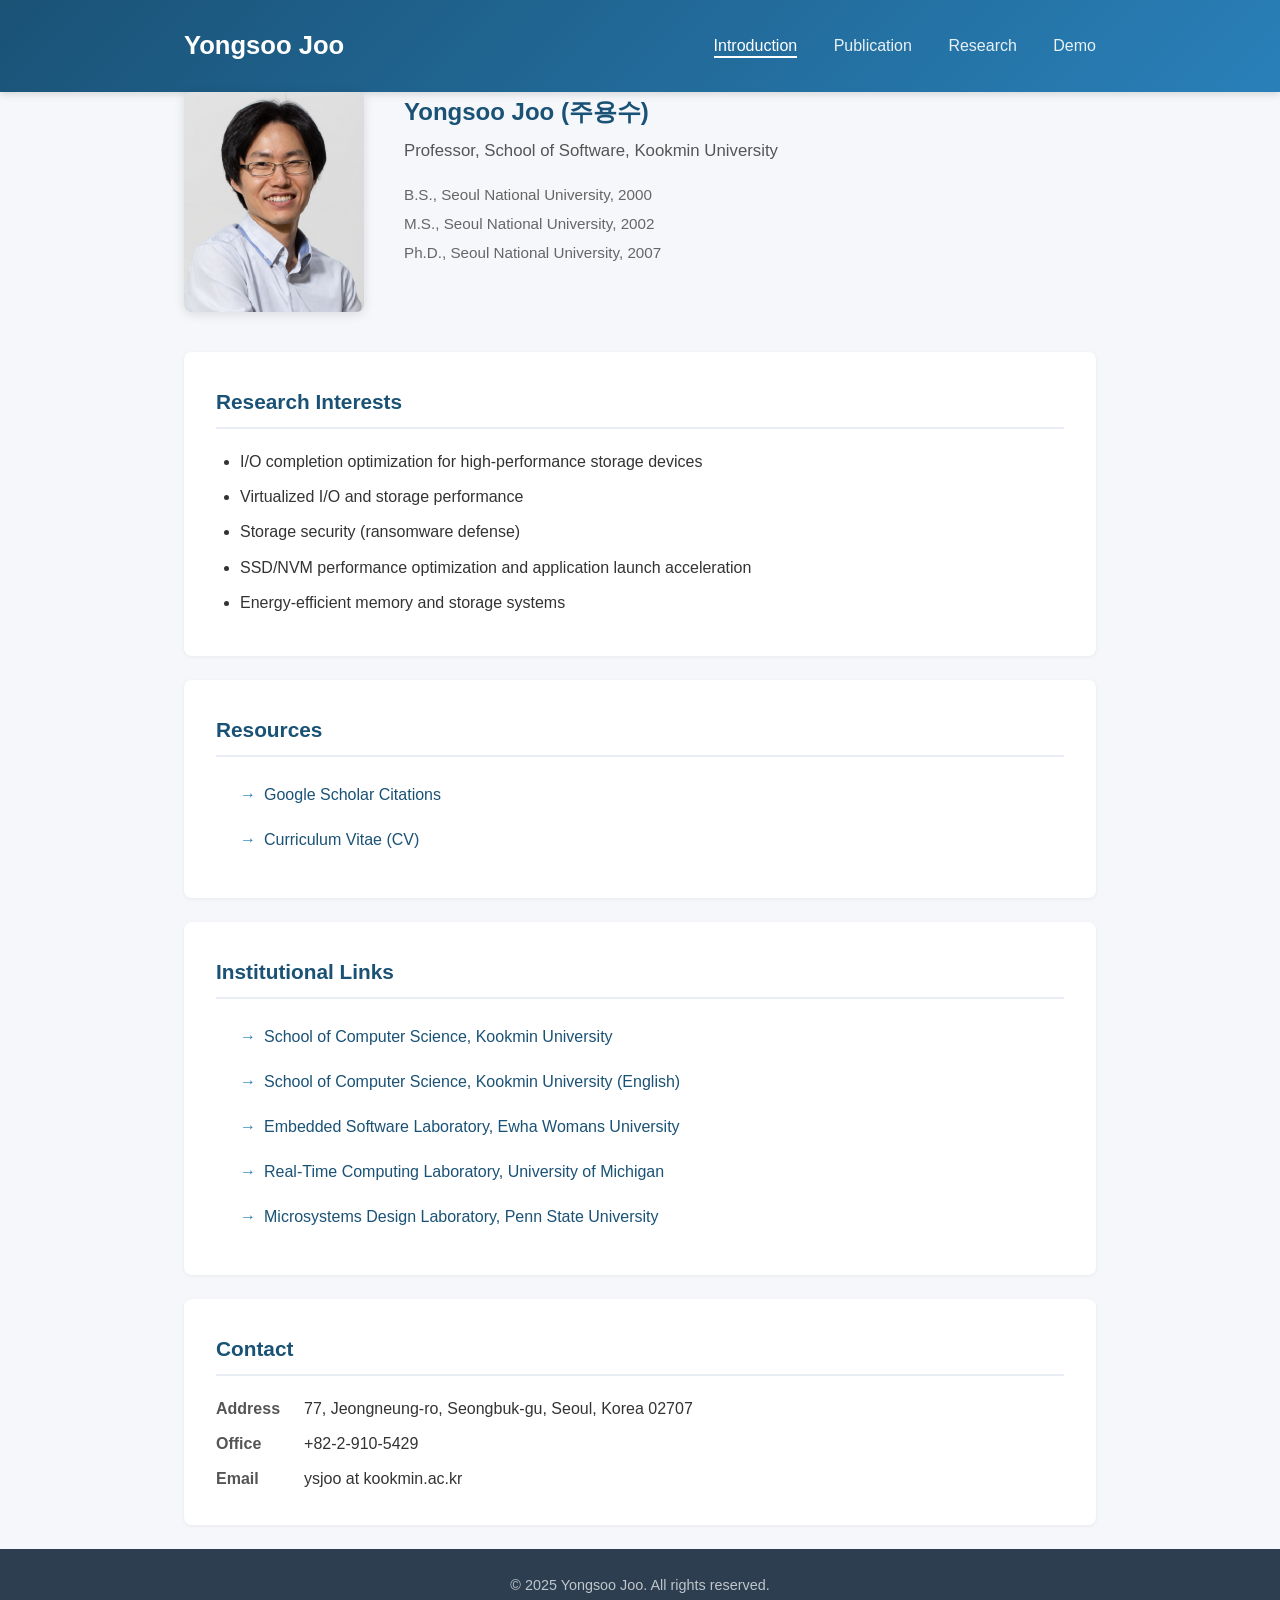
==== index.html @ 6589fdd4 "Initial commit: personal academic homepage for GitHub Pages" ====
<!DOCTYPE html>
<html lang="en">
<head>
  <meta charset="UTF-8">
  <meta name="viewport" content="width=device-width, initial-scale=1.0">
  <title>Yongsoo Joo - Kookmin University</title>
  <link rel="stylesheet" href="css/style.css">
</head>
<body>

<header>
  <div class="container">
    <h1>Yongsoo Joo</h1>
    <nav>
      <a href="index.html" class="active">Introduction</a>
      <a href="publication.html">Publication</a>
      <a href="research.html">Research</a>
      <a href="demo.html">Demo</a>
    </nav>
  </div>
</header>

<main class="container">

  <div class="profile">
    <img class="profile-photo" src="img/profile.jpg" alt="Yongsoo Joo">
    <div class="profile-info">
      <h2>Yongsoo Joo (주용수)</h2>
      <p class="title">Professor, School of Software, Kookmin University</p>
      <p class="education">B.S., Seoul National University, 2000</p>
      <p class="education">M.S., Seoul National University, 2002</p>
      <p class="education">Ph.D., Seoul National University, 2007</p>
    </div>
  </div>

  <section>
    <h2>Research Interests</h2>
    <ul>
      <li>I/O completion optimization for high-performance storage devices</li>
      <li>Virtualized I/O and storage performance</li>
      <li>Storage security (ransomware defense)</li>
      <li>SSD/NVM performance optimization and application launch acceleration</li>
      <li>Energy-efficient memory and storage systems</li>
    </ul>
  </section>

  <section>
    <h2>Resources</h2>
    <ul class="links-list">
      <li><a href="https://scholar.google.com/citations?hl=en&user=xazWDIUAAAAJ" target="_blank">Google Scholar Citations</a></li>
      <li><a href="ysjoo_CV.pdf" target="_blank">Curriculum Vitae (CV)</a></li>
    </ul>
  </section>

  <section>
    <h2>Institutional Links</h2>
    <ul class="links-list">
      <li><a href="https://cs.kookmin.ac.kr/" target="_blank">School of Computer Science, Kookmin University</a></li>
      <li><a href="https://cs.kookmin.ac.kr/en/" target="_blank">School of Computer Science, Kookmin University (English)</a></li>
      <li><a href="https://eslab.ewha.ac.kr/" target="_blank">Embedded Software Laboratory, Ewha Womans University</a></li>
      <li><a href="http://rtcl.eecs.umich.edu/" target="_blank">Real-Time Computing Laboratory, University of Michigan</a></li>
      <li><a href="http://mdl.cse.psu.edu/" target="_blank">Microsystems Design Laboratory, Penn State University</a></li>
    </ul>
  </section>

  <section>
    <h2>Contact</h2>
    <dl class="contact-grid">
      <dt>Address</dt>
      <dd>77, Jeongneung-ro, Seongbuk-gu, Seoul, Korea 02707</dd>
      <dt>Office</dt>
      <dd>+82-2-910-5429</dd>
      <dt>Email</dt>
      <dd>ysjoo at kookmin.ac.kr</dd>
    </dl>
  </section>

</main>

<footer>
  <div class="container">
    &copy; 2025 Yongsoo Joo. All rights reserved.
  </div>
</footer>

</body>
</html>
---- css/style.css ----
/* Reset & Base */
* { margin: 0; padding: 0; box-sizing: border-box; }

body {
  font-family: 'Segoe UI', Tahoma, Geneva, Verdana, sans-serif;
  line-height: 1.7;
  color: #333;
  background: #f5f7fa;
}

a { color: #1a5276; text-decoration: none; }
a:hover { color: #2980b9; text-decoration: underline; }

/* Header */
header {
  background: linear-gradient(135deg, #1a5276, #2980b9);
  color: #fff;
  padding: 1.5rem 0;
  box-shadow: 0 2px 8px rgba(0,0,0,0.15);
}

header .container {
  display: flex;
  justify-content: space-between;
  align-items: center;
}

header h1 {
  font-size: 1.6rem;
  font-weight: 600;
}

nav a {
  color: rgba(255,255,255,0.9);
  margin-left: 2rem;
  font-size: 1rem;
  font-weight: 500;
  padding-bottom: 2px;
  border-bottom: 2px solid transparent;
  transition: border-color 0.2s;
}

nav a:hover, nav a.active {
  color: #fff;
  text-decoration: none;
  border-bottom-color: #fff;
}

/* Layout */
.container {
  max-width: 960px;
  margin: 0 auto;
  padding: 0 1.5rem;
}

main {
  padding: 2.5rem 0 3rem;
}

/* Profile Section */
.profile {
  display: flex;
  gap: 2.5rem;
  align-items: flex-start;
  margin-bottom: 2.5rem;
}

.profile-photo {
  width: 180px;
  height: 220px;
  object-fit: cover;
  border-radius: 8px;
  box-shadow: 0 2px 12px rgba(0,0,0,0.12);
  flex-shrink: 0;
  background: #ddd;
}

.profile-info h2 {
  font-size: 1.5rem;
  color: #1a5276;
  margin-bottom: 0.3rem;
}

.profile-info .title {
  font-size: 1.05rem;
  color: #555;
  margin-bottom: 1rem;
}

.profile-info .education {
  font-size: 0.95rem;
  color: #666;
  margin-bottom: 0.2rem;
}

/* Section */
section {
  background: #fff;
  border-radius: 8px;
  padding: 2rem;
  margin-bottom: 1.5rem;
  box-shadow: 0 1px 4px rgba(0,0,0,0.06);
}

section h2 {
  font-size: 1.3rem;
  color: #1a5276;
  border-bottom: 2px solid #e8eef3;
  padding-bottom: 0.5rem;
  margin-bottom: 1.2rem;
}

section h3 {
  font-size: 1.1rem;
  color: #2c3e50;
  margin: 1.5rem 0 0.8rem;
}

section ul {
  padding-left: 1.5rem;
}

section ul li {
  margin-bottom: 0.5rem;
}

/* Contact */
.contact-grid {
  display: grid;
  grid-template-columns: auto 1fr;
  gap: 0.5rem 1.5rem;
}

.contact-grid dt {
  font-weight: 600;
  color: #555;
}

.contact-grid dd {
  color: #333;
}

/* Links list */
.links-list li {
  list-style: none;
  padding: 0.3rem 0;
}

.links-list li::before {
  content: "\2192";
  margin-right: 0.5rem;
  color: #2980b9;
}

/* Publication list */
.pub-list {
  list-style: none;
  padding-left: 0;
  counter-reset: pub;
}

.pub-list li {
  padding: 0.8rem 0;
  border-bottom: 1px solid #f0f0f0;
  padding-left: 2.5rem;
  position: relative;
}

.pub-list li::before {
  counter-increment: pub;
  content: "[" counter(pub) "]";
  position: absolute;
  left: 0;
  color: #1a5276;
  font-weight: 600;
  font-size: 0.9rem;
}

.pub-list .pub-title {
  font-weight: 600;
  color: #2c3e50;
}

.pub-list .pub-venue {
  font-style: italic;
  color: #666;
}

.pub-list .pub-year {
  display: inline-block;
  background: #e8eef3;
  color: #1a5276;
  padding: 0.1rem 0.5rem;
  border-radius: 3px;
  font-size: 0.85rem;
  font-weight: 600;
  margin-left: 0.3rem;
}

/* Research cards */
.research-card {
  background: #fff;
  border-radius: 8px;
  padding: 2rem;
  margin-bottom: 1.5rem;
  box-shadow: 0 1px 4px rgba(0,0,0,0.06);
}

.research-card h3 {
  font-size: 1.15rem;
  color: #1a5276;
  margin-bottom: 0.8rem;
}

.research-card p {
  margin-bottom: 0.6rem;
}

.research-highlight {
  background: #e8f6e8;
  border-left: 3px solid #27ae60;
  padding: 0.5rem 1rem;
  margin: 0.8rem 0;
  border-radius: 0 4px 4px 0;
  font-weight: 500;
  color: #1e7e34;
}

/* Research paper links */
.research-card .paper-links {
  margin-top: 0.8rem;
  padding: 0;
  list-style: none;
  font-size: 0.9rem;
}

.research-card .paper-links li {
  display: inline-block;
  margin-right: 1rem;
  margin-bottom: 0.3rem;
}

.research-card .paper-links a {
  color: #1a5276;
  border-bottom: 1px dashed #aaa;
  padding-bottom: 1px;
}

.research-card .paper-links a:hover {
  color: #2980b9;
  border-bottom-style: solid;
  text-decoration: none;
}

/* Research period */
.research-period {
  font-size: 1.2rem;
  color: #1a5276;
  margin: 2rem 0 1rem;
  padding-bottom: 0.4rem;
  border-bottom: 2px solid #e8eef3;
}

.research-period:first-child {
  margin-top: 0;
}

.research-period .period-years {
  font-size: 0.9rem;
  color: #888;
  font-weight: 400;
  margin-left: 0.5rem;
}

/* Footer */
footer {
  background: #2c3e50;
  color: rgba(255,255,255,0.7);
  text-align: center;
  padding: 1.5rem 0;
  font-size: 0.9rem;
}

/* View toggle */
.view-toggle {
  display: flex;
  gap: 0.5rem;
  margin-bottom: 1.5rem;
}

.view-toggle button {
  padding: 0.5rem 1.2rem;
  border: 2px solid #1a5276;
  background: #fff;
  color: #1a5276;
  border-radius: 5px;
  cursor: pointer;
  font-size: 0.9rem;
  font-weight: 600;
  transition: all 0.2s;
}

.view-toggle button.active {
  background: #1a5276;
  color: #fff;
}

.view-toggle button:hover:not(.active) {
  background: #e8eef3;
}

.year-heading {
  font-size: 1.2rem;
  color: #1a5276;
  border-bottom: 2px solid #e8eef3;
  padding-bottom: 0.4rem;
  margin: 1.5rem 0 0.8rem;
}

.year-heading:first-child {
  margin-top: 0;
}

.pub-type-tag {
  display: inline-block;
  font-size: 0.75rem;
  font-weight: 600;
  padding: 0.1rem 0.4rem;
  border-radius: 3px;
  margin-left: 0.4rem;
  vertical-align: middle;
}

.pub-type-tag.conf { background: #dbeafe; color: #1e40af; }
.pub-type-tag.journal { background: #fef3c7; color: #92400e; }
.pub-type-tag.patent { background: #ede9fe; color: #5b21b6; }

#chrono-view { display: none; }
#chrono-view section { margin-bottom: 0; box-shadow: none; padding: 1.5rem 2rem; }
#chrono-view section:last-child { border-radius: 0 0 8px 8px; }
#chrono-view section:first-child { border-radius: 8px 8px 0 0; }
#chrono-view-wrapper {
  background: #fff;
  border-radius: 8px;
  box-shadow: 0 1px 4px rgba(0,0,0,0.06);
  overflow: hidden;
}

/* Responsive */
@media (max-width: 768px) {
  .profile { flex-direction: column; align-items: center; text-align: center; }
  .profile-photo { width: 150px; height: 180px; }
  header .container { flex-direction: column; gap: 1rem; }
  nav a { margin: 0 0.8rem; }
  .contact-grid { grid-template-columns: 1fr; }
}
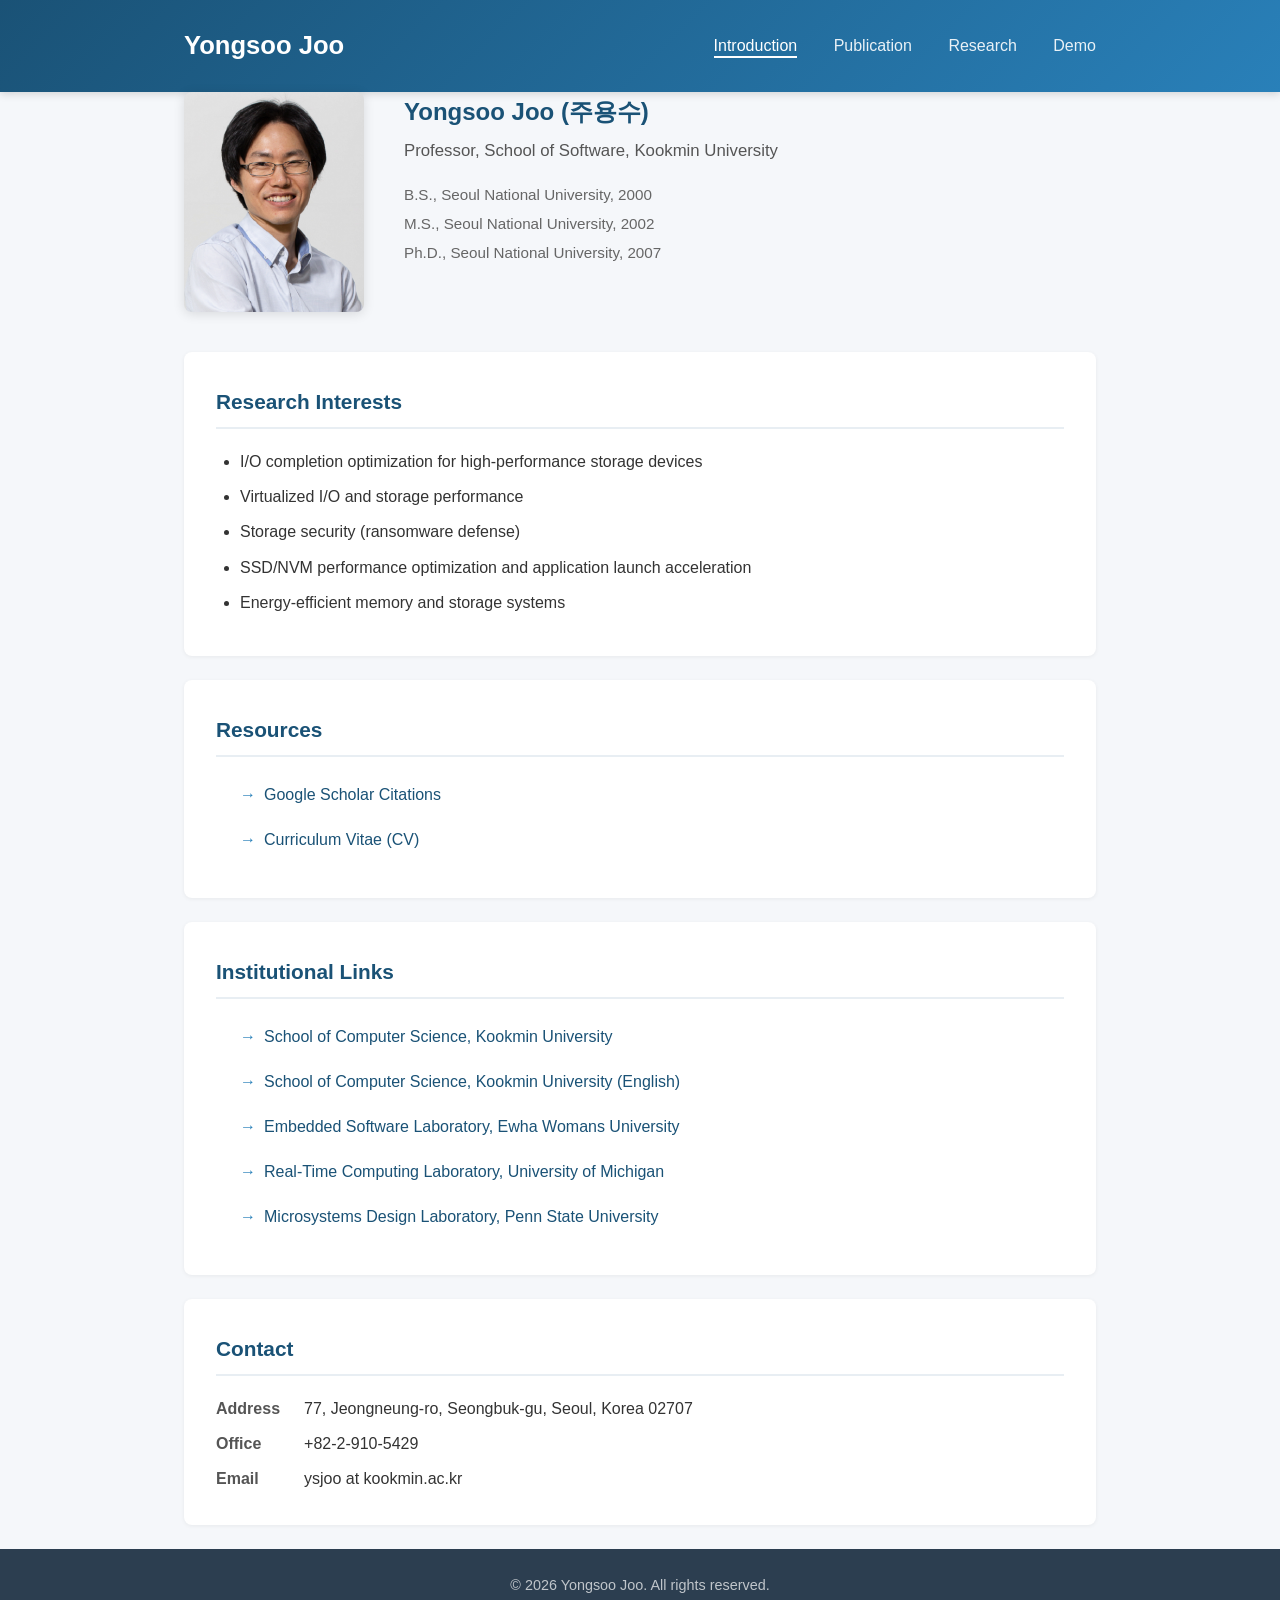
==== commit ddd40feb: "Fix review issues: copyright year, duplicate entry, security attrs, HTTPS links - Update footer copy" ====
--- a/index.html
+++ b/index.html
@@ -4,6 +4,14 @@
   <meta charset="UTF-8">
   <meta name="viewport" content="width=device-width, initial-scale=1.0">
   <title>Yongsoo Joo - Kookmin University</title>
+  <!-- Google tag (gtag.js) -->
+  <script async src="https://www.googletagmanager.com/gtag/js?id=G-V7QXWDGY8V"></script>
+  <script>
+    window.dataLayer = window.dataLayer || [];
+    function gtag(){dataLayer.push(arguments);}
+    gtag('js', new Date());
+    gtag('config', 'G-V7QXWDGY8V');
+  </script>
   <link rel="stylesheet" href="css/style.css">
 </head>
 <body>
@@ -47,19 +55,19 @@
   <section>
     <h2>Resources</h2>
     <ul class="links-list">
-      <li><a href="https://scholar.google.com/citations?hl=en&user=xazWDIUAAAAJ" target="_blank">Google Scholar Citations</a></li>
-      <li><a href="ysjoo_CV.pdf" target="_blank">Curriculum Vitae (CV)</a></li>
+      <li><a href="https://scholar.google.com/citations?hl=en&user=xazWDIUAAAAJ" target="_blank" rel="noopener noreferrer">Google Scholar Citations</a></li>
+      <li><a href="ysjoo_CV.pdf" target="_blank" rel="noopener noreferrer">Curriculum Vitae (CV)</a></li>
     </ul>
   </section>
 
   <section>
     <h2>Institutional Links</h2>
     <ul class="links-list">
-      <li><a href="https://cs.kookmin.ac.kr/" target="_blank">School of Computer Science, Kookmin University</a></li>
-      <li><a href="https://cs.kookmin.ac.kr/en/" target="_blank">School of Computer Science, Kookmin University (English)</a></li>
-      <li><a href="https://eslab.ewha.ac.kr/" target="_blank">Embedded Software Laboratory, Ewha Womans University</a></li>
-      <li><a href="http://rtcl.eecs.umich.edu/" target="_blank">Real-Time Computing Laboratory, University of Michigan</a></li>
-      <li><a href="http://mdl.cse.psu.edu/" target="_blank">Microsystems Design Laboratory, Penn State University</a></li>
+      <li><a href="https://cs.kookmin.ac.kr/" target="_blank" rel="noopener noreferrer">School of Computer Science, Kookmin University</a></li>
+      <li><a href="https://cs.kookmin.ac.kr/en/" target="_blank" rel="noopener noreferrer">School of Computer Science, Kookmin University (English)</a></li>
+      <li><a href="https://eslab.ewha.ac.kr/" target="_blank" rel="noopener noreferrer">Embedded Software Laboratory, Ewha Womans University</a></li>
+      <li><a href="https://rtcl.eecs.umich.edu/" target="_blank" rel="noopener noreferrer">Real-Time Computing Laboratory, University of Michigan</a></li>
+      <li><a href="https://mdl.cse.psu.edu/" target="_blank" rel="noopener noreferrer">Microsystems Design Laboratory, Penn State University</a></li>
     </ul>
   </section>
 
@@ -79,7 +87,7 @@
 
 <footer>
   <div class="container">
-    &copy; 2025 Yongsoo Joo. All rights reserved.
+    &copy; 2026 Yongsoo Joo. All rights reserved.
   </div>
 </footer>
 
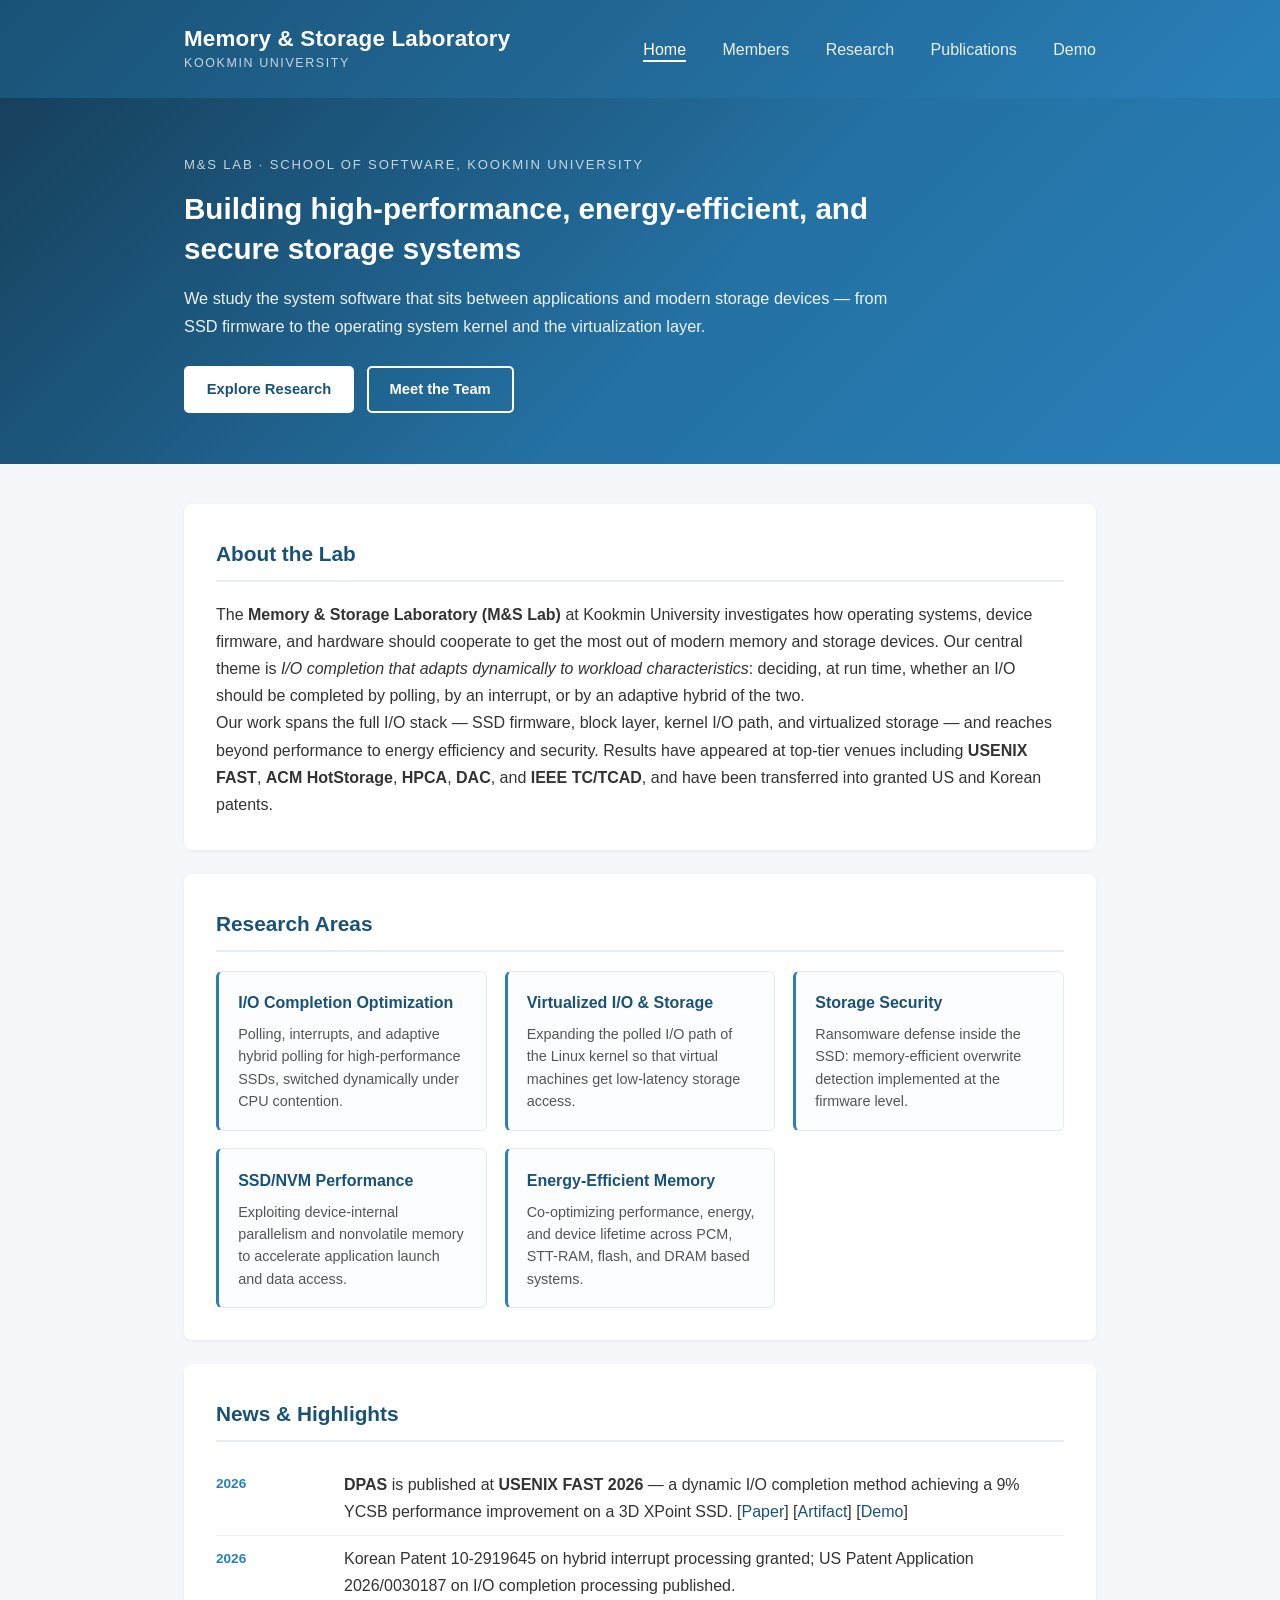
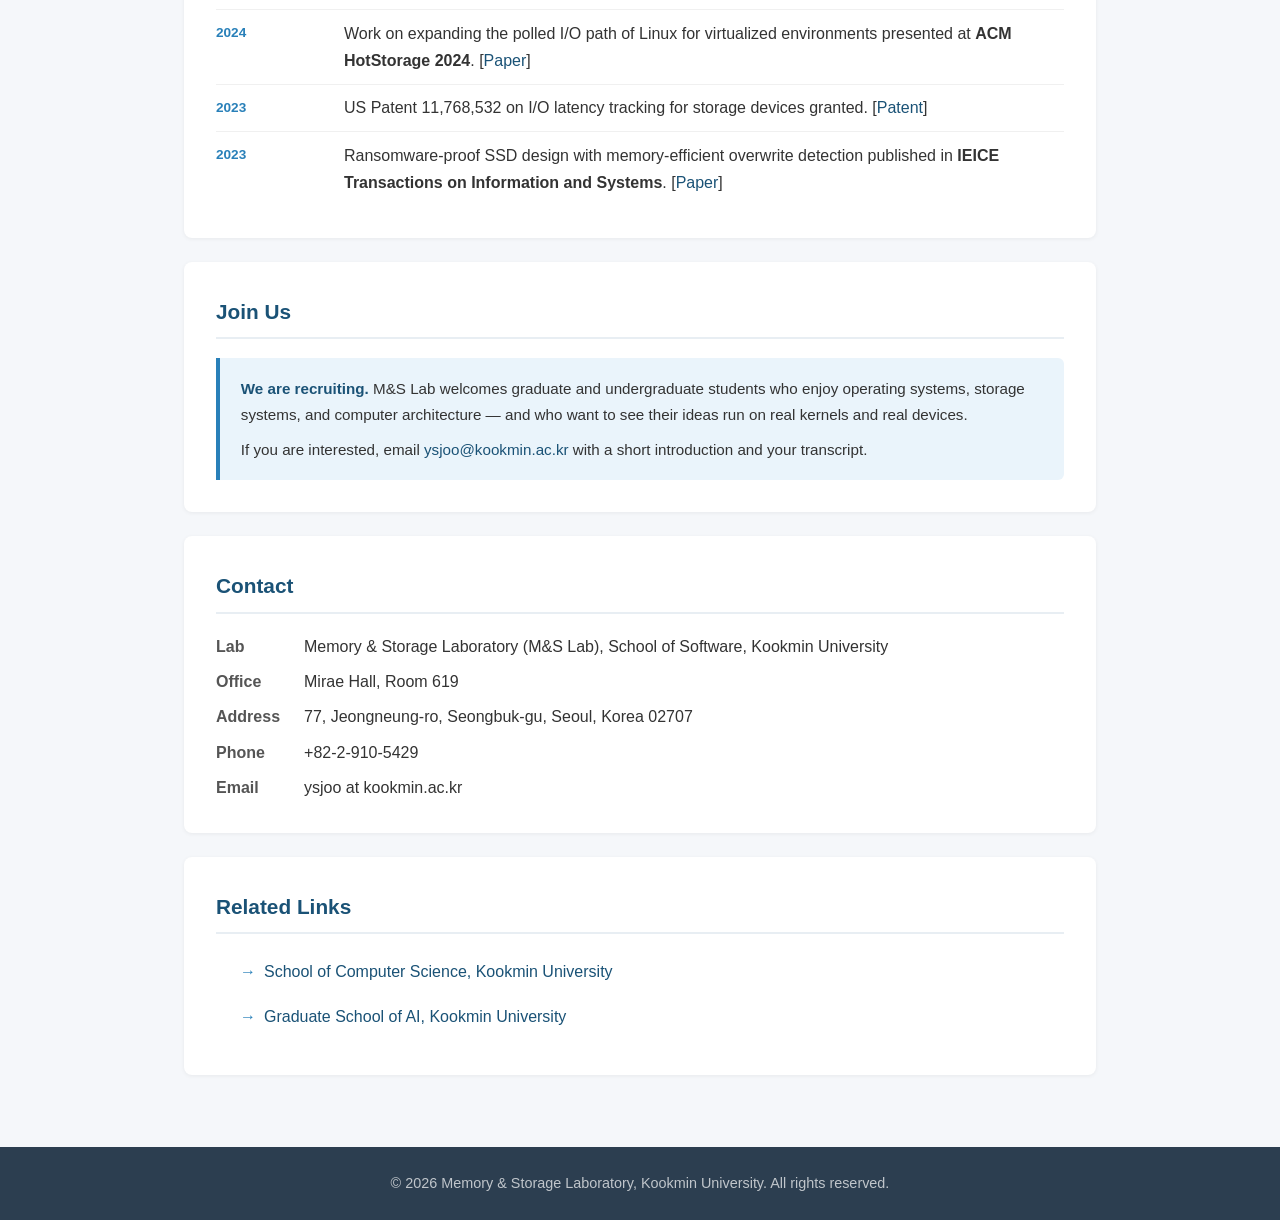
==== commit d5708907: "Redesign site as Memory & Storage Laboratory lab homepage - Rebrand header and footer across all pag" ====
--- a/index.html
+++ b/index.html
@@ -3,7 +3,8 @@
 <head>
   <meta charset="UTF-8">
   <meta name="viewport" content="width=device-width, initial-scale=1.0">
-  <title>Yongsoo Joo - Kookmin University</title>
+  <title>Memory &amp; Storage Laboratory - Kookmin University</title>
+  <meta name="description" content="Memory &amp; Storage Laboratory (M&amp;S Lab), School of Software, Kookmin University. Research on I/O completion optimization, storage security, virtualized I/O, and energy-efficient memory and storage systems.">
   <!-- Google tag (gtag.js) -->
   <script async src="https://www.googletagmanager.com/gtag/js?id=G-V7QXWDGY8V"></script>
   <script>
@@ -18,76 +19,174 @@
 
 <header>
   <div class="container">
-    <h1>Yongsoo Joo</h1>
+    <div class="brand">
+      <a href="index.html">
+        <span class="brand-title">Memory &amp; Storage Laboratory</span>
+        <span class="brand-sub">Kookmin University</span>
+      </a>
+    </div>
     <nav>
-      <a href="index.html" class="active">Introduction</a>
-      <a href="publication.html">Publication</a>
+      <a href="index.html" class="active">Home</a>
+      <a href="members.html">Members</a>
       <a href="research.html">Research</a>
+      <a href="publication.html">Publications</a>
       <a href="demo.html">Demo</a>
     </nav>
   </div>
 </header>
 
-<main class="container">
+<main class="home">
 
-  <div class="profile">
-    <img class="profile-photo" src="img/profile.jpg" alt="Yongsoo Joo">
-    <div class="profile-info">
-      <h2>Yongsoo Joo (주용수)</h2>
-      <p class="title">Professor, School of Software, Kookmin University</p>
-      <p class="education">B.S., Seoul National University, 2000</p>
-      <p class="education">M.S., Seoul National University, 2002</p>
-      <p class="education">Ph.D., Seoul National University, 2007</p>
+  <div class="hero">
+    <div class="container">
+      <p class="hero-eyebrow">M&amp;S Lab &middot; School of Software, Kookmin University</p>
+      <h2>Building high-performance, energy-efficient, and secure storage systems</h2>
+      <p class="hero-lead">
+        We study the system software that sits between applications and modern storage devices &mdash;
+        from SSD firmware to the operating system kernel and the virtualization layer.
+      </p>
+      <div class="hero-actions">
+        <a class="btn" href="research.html">Explore Research</a>
+        <a class="btn btn-outline" href="members.html">Meet the Team</a>
+      </div>
     </div>
   </div>
 
-  <section>
-    <h2>Research Interests</h2>
-    <ul>
-      <li>I/O completion optimization for high-performance storage devices</li>
-      <li>Virtualized I/O and storage performance</li>
-      <li>Storage security (ransomware defense)</li>
-      <li>SSD/NVM performance optimization and application launch acceleration</li>
-      <li>Energy-efficient memory and storage systems</li>
-    </ul>
-  </section>
+  <div class="container">
 
-  <section>
-    <h2>Resources</h2>
-    <ul class="links-list">
-      <li><a href="https://scholar.google.com/citations?hl=en&user=xazWDIUAAAAJ" target="_blank" rel="noopener noreferrer">Google Scholar Citations</a></li>
-      <li><a href="ysjoo_CV.pdf" target="_blank" rel="noopener noreferrer">Curriculum Vitae (CV)</a></li>
-    </ul>
-  </section>
+    <section>
+      <h2>About the Lab</h2>
+      <p>
+        The <strong>Memory &amp; Storage Laboratory (M&amp;S Lab)</strong> at Kookmin University investigates how
+        operating systems, device firmware, and hardware should cooperate to get the most out of modern
+        memory and storage devices. Our central theme is <em>I/O completion that adapts dynamically to
+        workload characteristics</em>: deciding, at run time, whether an I/O should be completed by polling,
+        by an interrupt, or by an adaptive hybrid of the two.
+      </p>
+      <p>
+        Our work spans the full I/O stack &mdash; SSD firmware, block layer, kernel I/O path, and virtualized
+        storage &mdash; and reaches beyond performance to energy efficiency and security. Results have appeared
+        at top-tier venues including <strong>USENIX FAST</strong>, <strong>ACM HotStorage</strong>,
+        <strong>HPCA</strong>, <strong>DAC</strong>, and <strong>IEEE TC/TCAD</strong>, and have been
+        transferred into granted US and Korean patents.
+      </p>
+    </section>
 
-  <section>
-    <h2>Institutional Links</h2>
-    <ul class="links-list">
-      <li><a href="https://cs.kookmin.ac.kr/" target="_blank" rel="noopener noreferrer">School of Computer Science, Kookmin University</a></li>
-      <li><a href="https://cs.kookmin.ac.kr/en/" target="_blank" rel="noopener noreferrer">School of Computer Science, Kookmin University (English)</a></li>
-      <li><a href="https://eslab.ewha.ac.kr/" target="_blank" rel="noopener noreferrer">Embedded Software Laboratory, Ewha Womans University</a></li>
-      <li><a href="https://rtcl.eecs.umich.edu/" target="_blank" rel="noopener noreferrer">Real-Time Computing Laboratory, University of Michigan</a></li>
-      <li><a href="https://mdl.cse.psu.edu/" target="_blank" rel="noopener noreferrer">Microsystems Design Laboratory, Penn State University</a></li>
-    </ul>
-  </section>
+    <section>
+      <h2>Research Areas</h2>
+      <div class="card-grid">
+        <div class="topic-card">
+          <h3>I/O Completion Optimization</h3>
+          <p>Polling, interrupts, and adaptive hybrid polling for high-performance SSDs, switched dynamically under CPU contention.</p>
+        </div>
+        <div class="topic-card">
+          <h3>Virtualized I/O &amp; Storage</h3>
+          <p>Expanding the polled I/O path of the Linux kernel so that virtual machines get low-latency storage access.</p>
+        </div>
+        <div class="topic-card">
+          <h3>Storage Security</h3>
+          <p>Ransomware defense inside the SSD: memory-efficient overwrite detection implemented at the firmware level.</p>
+        </div>
+        <div class="topic-card">
+          <h3>SSD/NVM Performance</h3>
+          <p>Exploiting device-internal parallelism and nonvolatile memory to accelerate application launch and data access.</p>
+        </div>
+        <div class="topic-card">
+          <h3>Energy-Efficient Memory</h3>
+          <p>Co-optimizing performance, energy, and device lifetime across PCM, STT-RAM, flash, and DRAM based systems.</p>
+        </div>
+      </div>
+    </section>
 
-  <section>
-    <h2>Contact</h2>
-    <dl class="contact-grid">
-      <dt>Address</dt>
-      <dd>77, Jeongneung-ro, Seongbuk-gu, Seoul, Korea 02707</dd>
-      <dt>Office</dt>
-      <dd>+82-2-910-5429</dd>
-      <dt>Email</dt>
-      <dd>ysjoo at kookmin.ac.kr</dd>
-    </dl>
-  </section>
+    <section>
+      <h2>News &amp; Highlights</h2>
+      <ul class="news-list">
+        <li>
+          <span class="news-date">2026</span>
+          <span>
+            <strong>DPAS</strong> is published at <strong>USENIX FAST 2026</strong> &mdash; a dynamic I/O completion
+            method achieving a 9% YCSB performance improvement on a 3D XPoint SSD.
+            [<a href="https://www.usenix.org/conference/fast26/presentation/seo" target="_blank" rel="noopener noreferrer">Paper</a>]
+            [<a href="https://github.com/DongDongJu/DPAS_FAST26" target="_blank" rel="noopener noreferrer">Artifact</a>]
+            [<a href="demo.html">Demo</a>]
+          </span>
+        </li>
+        <li>
+          <span class="news-date">2026</span>
+          <span>Korean Patent 10-2919645 on hybrid interrupt processing granted; US Patent Application 2026/0030187 on I/O completion processing published.</span>
+        </li>
+        <li>
+          <span class="news-date">2024</span>
+          <span>
+            Work on expanding the polled I/O path of Linux for virtualized environments presented at
+            <strong>ACM HotStorage 2024</strong>.
+            [<a href="https://doi.org/10.1145/3655038.3665944" target="_blank" rel="noopener noreferrer">Paper</a>]
+          </span>
+        </li>
+        <li>
+          <span class="news-date">2023</span>
+          <span>
+            US Patent 11,768,532 on I/O latency tracking for storage devices granted.
+            [<a href="https://patents.google.com/patent/US11768532B2/en" target="_blank" rel="noopener noreferrer">Patent</a>]
+          </span>
+        </li>
+        <li>
+          <span class="news-date">2023</span>
+          <span>
+            Ransomware-proof SSD design with memory-efficient overwrite detection published in
+            <strong>IEICE Transactions on Information and Systems</strong>.
+            [<a href="https://doi.org/10.1587/transinf.2023EDL8019" target="_blank" rel="noopener noreferrer">Paper</a>]
+          </span>
+        </li>
+      </ul>
+    </section>
+
+    <section>
+      <h2>Join Us</h2>
+      <div class="callout">
+        <p>
+          <strong>We are recruiting.</strong> M&amp;S Lab welcomes graduate and undergraduate students who enjoy
+          operating systems, storage systems, and computer architecture &mdash; and who want to see their ideas run
+          on real kernels and real devices.
+        </p>
+        <p style="margin-top:0.6rem;">
+          If you are interested, email <a href="mailto:ysjoo@kookmin.ac.kr">ysjoo@kookmin.ac.kr</a>
+          with a short introduction and your transcript.
+        </p>
+      </div>
+    </section>
+
+    <section>
+      <h2>Contact</h2>
+      <dl class="contact-grid">
+        <dt>Lab</dt>
+        <dd>Memory &amp; Storage Laboratory (M&amp;S Lab), School of Software, Kookmin University</dd>
+        <dt>Office</dt>
+        <dd>Mirae Hall, Room 619</dd>
+        <dt>Address</dt>
+        <dd>77, Jeongneung-ro, Seongbuk-gu, Seoul, Korea 02707</dd>
+        <dt>Phone</dt>
+        <dd>+82-2-910-5429</dd>
+        <dt>Email</dt>
+        <dd>ysjoo at kookmin.ac.kr</dd>
+      </dl>
+    </section>
+
+    <section>
+      <h2>Related Links</h2>
+      <ul class="links-list">
+        <li><a href="https://cs.kookmin.ac.kr/" target="_blank" rel="noopener noreferrer">School of Computer Science, Kookmin University</a></li>
+        <li><a href="https://gsai.kookmin.ac.kr/faculty/yongsoo-joo/" target="_blank" rel="noopener noreferrer">Graduate School of AI, Kookmin University</a></li>
+      </ul>
+    </section>
+
+  </div>
 
 </main>
 
 <footer>
   <div class="container">
-    &copy; 2026 Yongsoo Joo. All rights reserved.
+    &copy; 2026 Memory &amp; Storage Laboratory, Kookmin University. All rights reserved.
   </div>
 </footer>
 
--- a/css/style.css
+++ b/css/style.css
@@ -354,3 +354,287 @@
   nav a { margin: 0 0.8rem; }
   .contact-grid { grid-template-columns: 1fr; }
 }
+
+/* ===== Lab Branding (header) ===== */
+.brand a { color: #fff; text-decoration: none; display: block; }
+.brand a:hover { color: #fff; text-decoration: none; }
+
+.brand-title {
+  display: block;
+  font-size: 1.4rem;
+  font-weight: 700;
+  letter-spacing: 0.2px;
+  line-height: 1.3;
+}
+
+.brand-sub {
+  display: block;
+  font-size: 0.78rem;
+  font-weight: 400;
+  letter-spacing: 1.6px;
+  text-transform: uppercase;
+  color: rgba(255,255,255,0.75);
+}
+
+/* ===== Hero (home) ===== */
+main.home { padding-top: 0; }
+main.home > .container { padding-top: 2.5rem; }
+
+.hero {
+  background: linear-gradient(135deg, #16405c 0%, #2471a3 55%, #2980b9 100%);
+  color: #fff;
+  padding: 3.5rem 0 3.2rem;
+  border-radius: 0;
+  box-shadow: none;
+  margin-bottom: 0;
+}
+
+.hero .hero-eyebrow {
+  font-size: 0.82rem;
+  letter-spacing: 1.8px;
+  text-transform: uppercase;
+  color: rgba(255,255,255,0.75);
+  margin-bottom: 0.8rem;
+}
+
+.hero h2 {
+  font-size: 1.85rem;
+  line-height: 1.35;
+  font-weight: 700;
+  color: #fff;
+  border: none;
+  padding: 0;
+  margin: 0 0 1rem;
+  max-width: 44rem;
+}
+
+.hero .hero-lead {
+  font-size: 1.02rem;
+  color: rgba(255,255,255,0.92);
+  max-width: 46rem;
+  margin-bottom: 1.6rem;
+}
+
+.hero-actions { display: flex; flex-wrap: wrap; gap: 0.8rem; }
+
+.btn {
+  display: inline-block;
+  padding: 0.55rem 1.3rem;
+  border-radius: 5px;
+  font-size: 0.92rem;
+  font-weight: 600;
+  background: #fff;
+  color: #1a5276;
+  border: 2px solid #fff;
+  transition: background 0.2s, color 0.2s;
+}
+
+.btn:hover { background: #eaf3fa; color: #1a5276; text-decoration: none; }
+
+.btn-outline { background: transparent; color: #fff; }
+.btn-outline:hover { background: rgba(255,255,255,0.15); color: #fff; }
+
+/* ===== Topic cards (research areas) ===== */
+.card-grid {
+  display: grid;
+  grid-template-columns: repeat(auto-fit, minmax(220px, 1fr));
+  gap: 1.1rem;
+}
+
+.topic-card {
+  border: 1px solid #e3eaf0;
+  border-left: 3px solid #2980b9;
+  border-radius: 6px;
+  background: #fbfdff;
+  padding: 1.1rem 1.2rem;
+}
+
+.topic-card h3 {
+  margin: 0 0 0.4rem;
+  font-size: 1rem;
+  color: #1a5276;
+}
+
+.topic-card p {
+  margin: 0;
+  font-size: 0.9rem;
+  color: #555;
+  line-height: 1.55;
+}
+
+/* ===== News list ===== */
+.news-list { list-style: none; padding-left: 0; }
+
+.news-list li {
+  display: grid;
+  grid-template-columns: 7rem 1fr;
+  gap: 1rem;
+  padding: 0.6rem 0;
+  border-bottom: 1px solid #f0f0f0;
+  margin-bottom: 0;
+}
+
+.news-list li:last-child { border-bottom: none; }
+
+.news-date {
+  color: #2980b9;
+  font-weight: 600;
+  font-size: 0.85rem;
+  white-space: nowrap;
+  padding-top: 0.1rem;
+}
+
+/* ===== Members ===== */
+.member-group-note {
+  font-size: 0.9rem;
+  color: #777;
+  margin-bottom: 1.2rem;
+}
+
+.member-grid {
+  display: grid;
+  grid-template-columns: repeat(auto-fill, minmax(160px, 1fr));
+  gap: 1.6rem 1.2rem;
+}
+
+.member-card { text-align: center; }
+
+.member-photo {
+  width: 110px;
+  height: 110px;
+  object-fit: cover;
+  border-radius: 50%;
+  background: #e3eaf0;
+  margin: 0 auto;
+  display: block;
+}
+
+.member-avatar {
+  width: 110px;
+  height: 110px;
+  border-radius: 50%;
+  margin: 0 auto;
+  display: flex;
+  align-items: center;
+  justify-content: center;
+  font-size: 1.9rem;
+  font-weight: 600;
+  color: #fff;
+  background: linear-gradient(135deg, #1a5276, #2980b9);
+  letter-spacing: 0.5px;
+}
+
+.member-name {
+  font-weight: 600;
+  color: #2c3e50;
+  margin-top: 0.7rem;
+  font-size: 0.98rem;
+}
+
+.member-name-kr {
+  font-size: 0.85rem;
+  color: #888;
+  font-weight: 400;
+}
+
+.member-role {
+  font-size: 0.85rem;
+  color: #2980b9;
+  font-weight: 500;
+}
+
+.member-topic {
+  font-size: 0.82rem;
+  color: #666;
+  line-height: 1.45;
+  margin-top: 0.2rem;
+}
+
+.member-links { font-size: 0.8rem; margin-top: 0.3rem; }
+.member-links a { margin: 0 0.25rem; }
+
+/* Faculty entry */
+.faculty-list { display: grid; gap: 1.8rem; }
+
+.faculty-item {
+  display: flex;
+  gap: 1.5rem;
+  align-items: flex-start;
+}
+
+.faculty-item .faculty-photo {
+  width: 130px;
+  height: 160px;
+  object-fit: cover;
+  border-radius: 6px;
+  background: #e3eaf0;
+  flex-shrink: 0;
+}
+
+.faculty-item .faculty-avatar {
+  width: 130px;
+  height: 160px;
+  border-radius: 6px;
+  flex-shrink: 0;
+  display: flex;
+  align-items: center;
+  justify-content: center;
+  font-size: 2.1rem;
+  font-weight: 600;
+  color: #fff;
+  letter-spacing: 1px;
+  background: linear-gradient(135deg, #1a5276, #2980b9);
+}
+
+.faculty-item h3 { margin: 0 0 0.2rem; font-size: 1.15rem; color: #1a5276; }
+.faculty-item .faculty-role { color: #555; font-size: 0.95rem; margin-bottom: 0.5rem; }
+.faculty-item p { font-size: 0.92rem; color: #555; margin-bottom: 0.3rem; }
+
+/* Alumni table */
+.alumni-table {
+  width: 100%;
+  border-collapse: collapse;
+  font-size: 0.92rem;
+}
+
+.alumni-table th {
+  text-align: left;
+  background: #f2f6f9;
+  color: #1a5276;
+  padding: 0.55rem 0.8rem;
+  font-weight: 600;
+  white-space: nowrap;
+}
+
+.alumni-table td {
+  padding: 0.55rem 0.8rem;
+  border-bottom: 1px solid #eee;
+  vertical-align: top;
+}
+
+.alumni-table tr:last-child td { border-bottom: none; }
+
+/* ===== Openings / call for students ===== */
+.callout {
+  background: #eaf4fb;
+  border-left: 4px solid #2980b9;
+  border-radius: 0 6px 6px 0;
+  padding: 1.1rem 1.3rem;
+  font-size: 0.95rem;
+}
+
+.callout strong { color: #1a5276; }
+
+/* ===== Responsive additions ===== */
+@media (max-width: 768px) {
+  .brand-title { font-size: 1.2rem; }
+  .brand { text-align: center; }
+  .hero { padding: 2.5rem 0; }
+  .hero h2 { font-size: 1.45rem; }
+  .news-list li { grid-template-columns: 1fr; gap: 0.15rem; }
+  .faculty-item { flex-direction: column; align-items: center; text-align: center; }
+  .alumni-table, .alumni-table thead, .alumni-table tbody, .alumni-table tr, .alumni-table th, .alumni-table td { display: block; }
+  .alumni-table thead { display: none; }
+  .alumni-table tr { border-bottom: 1px solid #eee; padding: 0.5rem 0; }
+  .alumni-table td { border: none; padding: 0.15rem 0; }
+}
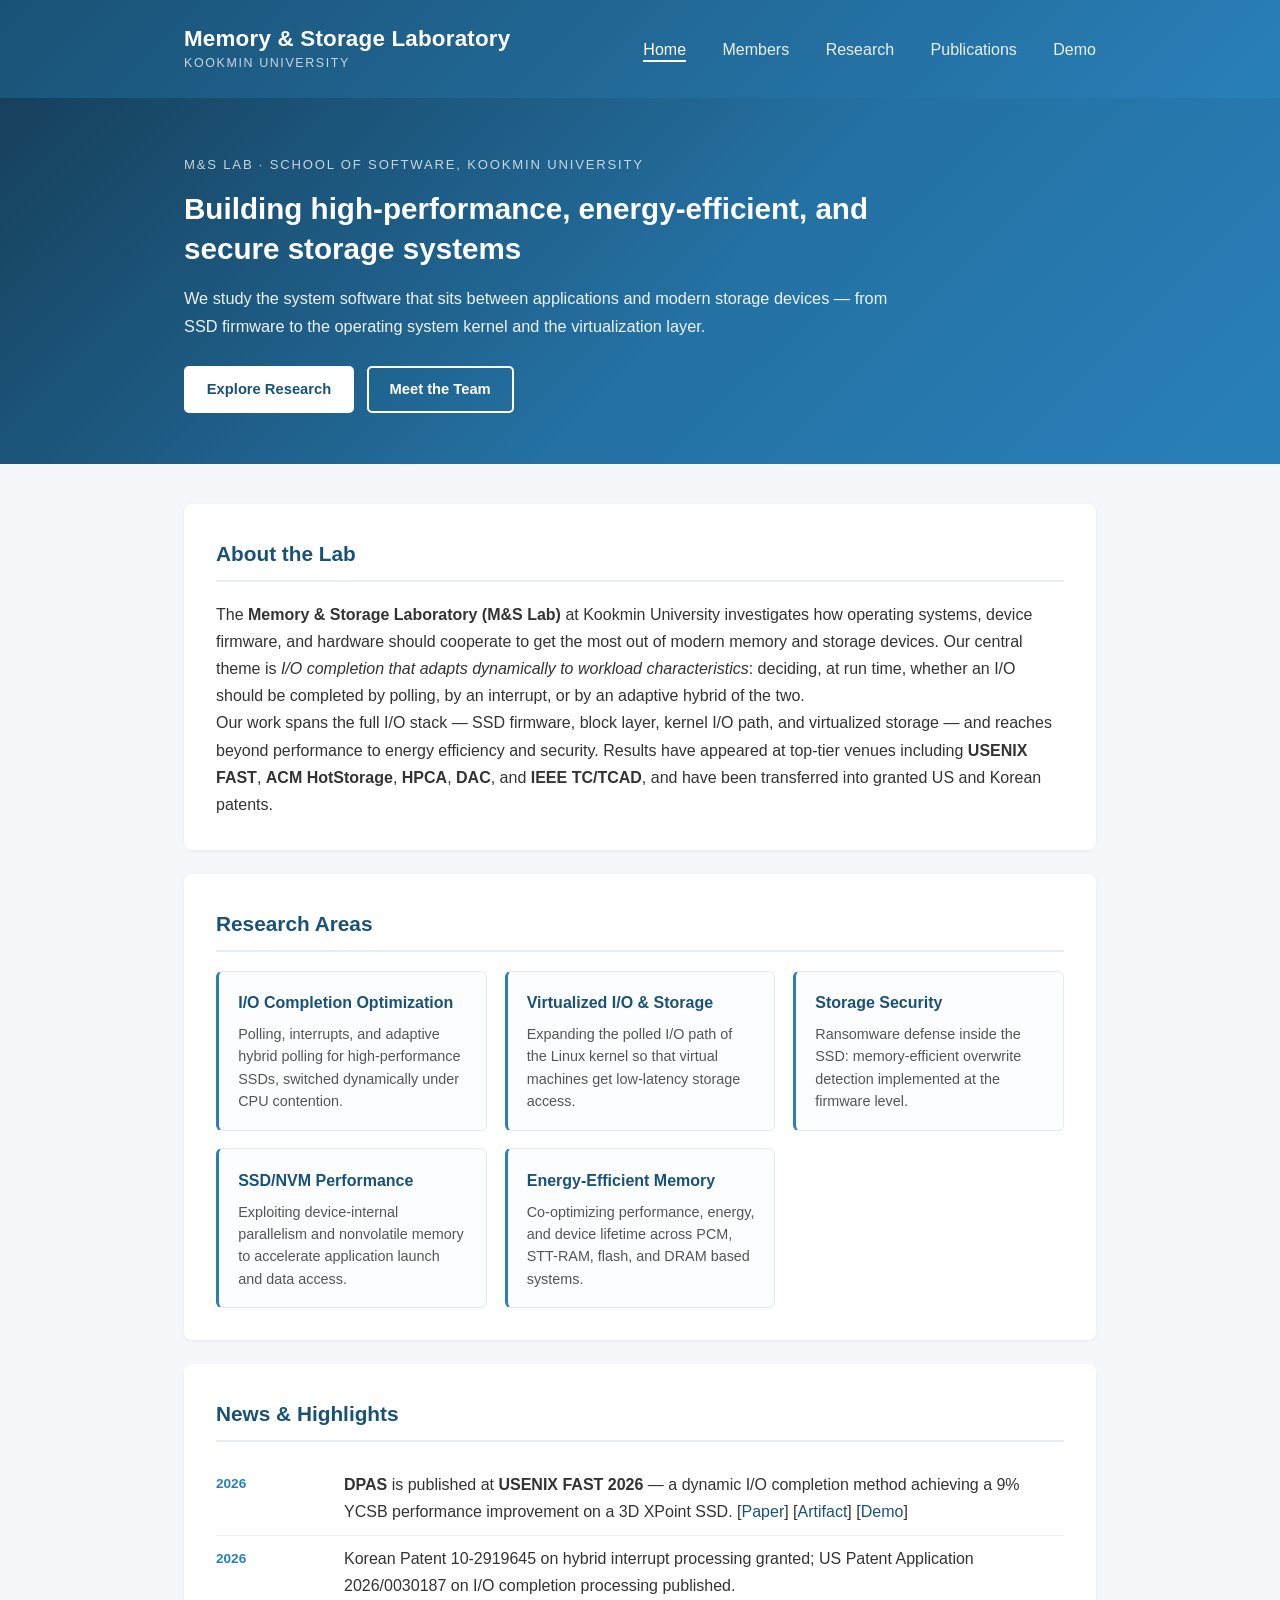
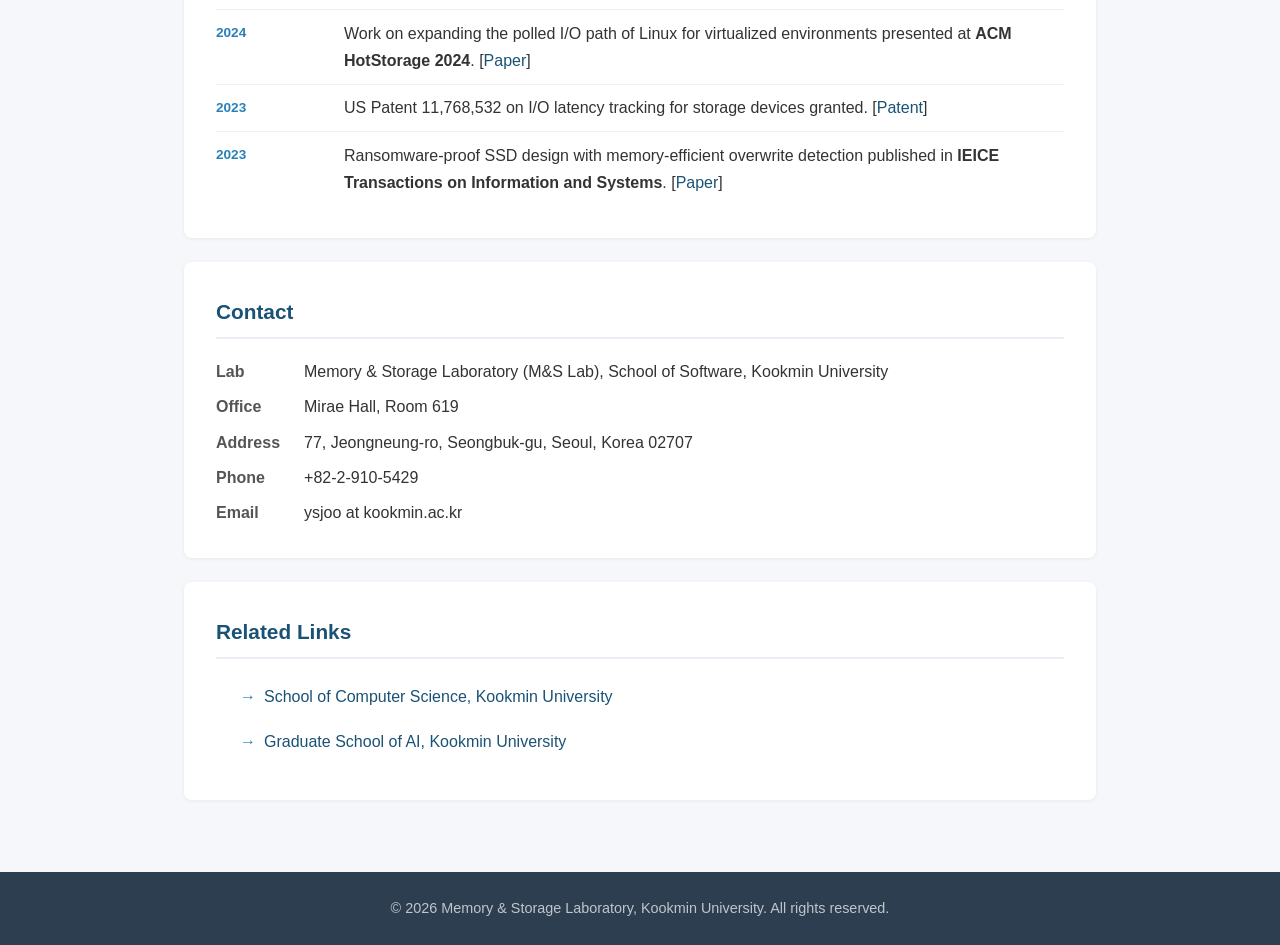
==== commit 51f13b62: "Remove Join Us sections from all pages Co-Authored-By: Claude Opus 5 (1M context) <noreply@anthropic" ====
--- a/index.html
+++ b/index.html
@@ -142,21 +142,6 @@
     </section>
 
     <section>
-      <h2>Join Us</h2>
-      <div class="callout">
-        <p>
-          <strong>We are recruiting.</strong> M&amp;S Lab welcomes graduate and undergraduate students who enjoy
-          operating systems, storage systems, and computer architecture &mdash; and who want to see their ideas run
-          on real kernels and real devices.
-        </p>
-        <p style="margin-top:0.6rem;">
-          If you are interested, email <a href="mailto:ysjoo@kookmin.ac.kr">ysjoo@kookmin.ac.kr</a>
-          with a short introduction and your transcript.
-        </p>
-      </div>
-    </section>
-
-    <section>
       <h2>Contact</h2>
       <dl class="contact-grid">
         <dt>Lab</dt>
